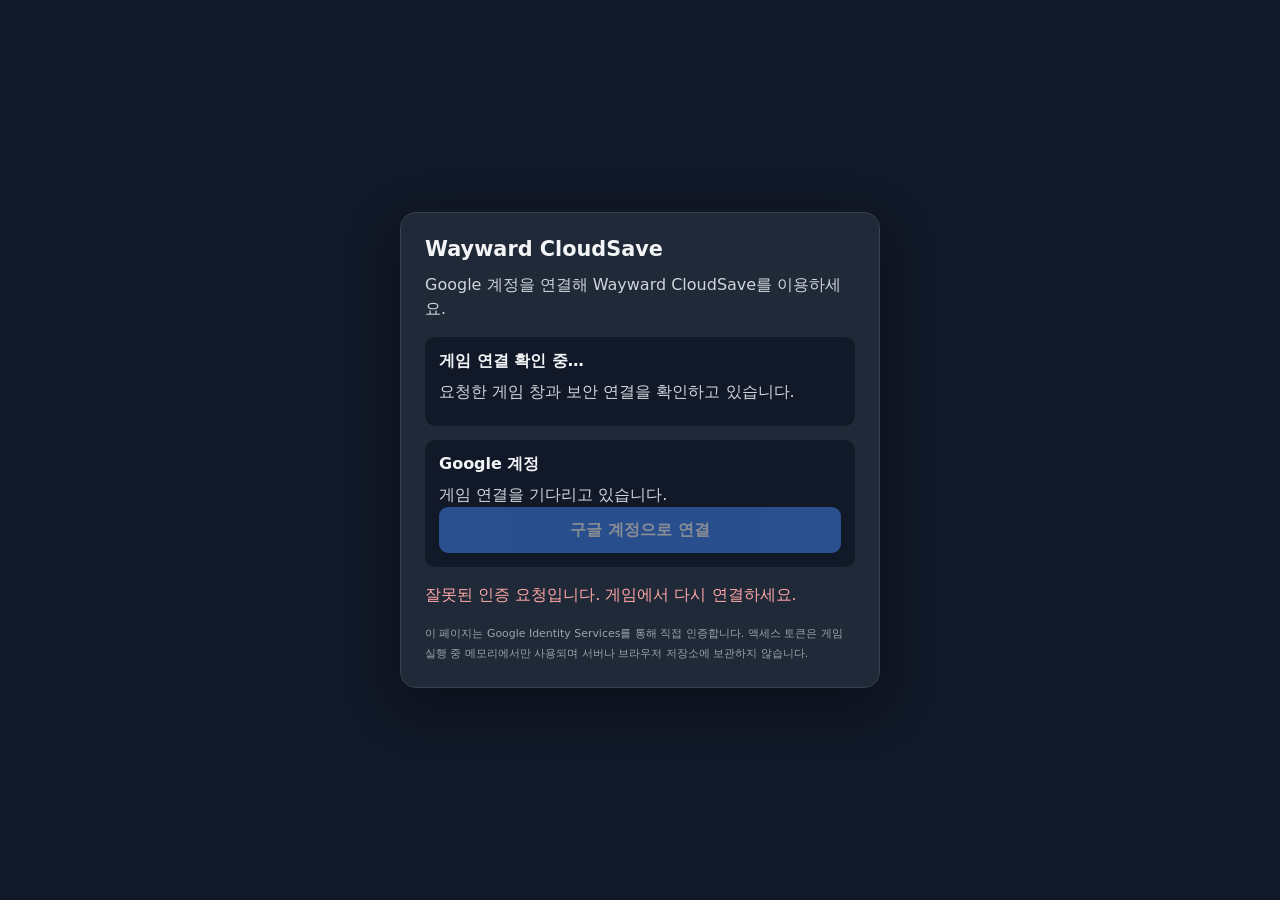
==== site/auth-061.html @ 908ad558 "feat(cloudsave): add isolated 0.6.1 GIS token endpoint" ====
<!doctype html>
<html lang="ko">
<head>
  <meta charset="utf-8">
  <meta name="viewport" content="width=device-width, initial-scale=1, viewport-fit=cover">
  <meta name="referrer" content="no-referrer">
  <meta name="robots" content="noindex,nofollow">
  <meta http-equiv="Content-Security-Policy" content="default-src 'none'; script-src 'self' https://accounts.google.com/gsi/client; connect-src https://accounts.google.com/gsi/ https://oauth2.googleapis.com; frame-src https://accounts.google.com/gsi/; style-src 'self' 'unsafe-inline' https://accounts.google.com/gsi/style; base-uri 'none'; object-src 'none'; form-action 'none'">
  <title>Wayward CloudSave 0.6.1 | Google 계정 연결</title>
  <link rel="stylesheet" href="./auth.css">
  <script src="https://accounts.google.com/gsi/client" async defer></script>
  <script src="./auth-061.js" defer></script>
</head>
<body>
  <main>
    <h1>Wayward CloudSave</h1>
    <p class="intro">Google 계정을 연결해 Wayward CloudSave를 이용하세요.</p>
    <section class="panel" aria-live="polite">
      <strong id="origin-title">게임 연결 확인 중…</strong>
      <p id="origin-detail">요청한 게임 창과 보안 연결을 확인하고 있습니다.</p>
      <p id="origin-value" class="small"></p>
    </section>
    <section class="panel">
      <strong>Google 계정</strong>
      <p id="account-status" role="status" aria-live="polite">게임 연결을 기다리고 있습니다.</p>
      <button id="connect" type="button" disabled>구글 계정으로 연결</button>
    </section>
    <p id="status" role="status" aria-live="polite">인증 환경 확인 중…</p>
    <p class="footnote"><small>이 페이지는 Google Identity Services를 통해 직접 인증합니다. 액세스 토큰은 게임 실행 중 메모리에서만 사용되며 서버나 브라우저 저장소에 보관하지 않습니다.</small></p>
  </main>
</body>
</html>
---- site/auth.css ----
:root{font-family:system-ui,-apple-system,"Segoe UI",sans-serif;color-scheme:dark light;background:#111827;color:#f3f4f6}
*{box-sizing:border-box}
body{margin:0;min-height:100svh;display:grid;place-items:center;padding:20px}
main{width:min(100%,480px);padding:24px;border:1px solid #374151;border-radius:16px;background:#1f2937;box-shadow:0 16px 52px #0005}
h1{font-size:1.3rem;margin:0 0 12px}
p{line-height:1.5;color:#d1d5db}
.intro{margin:0 0 16px}
.panel{padding:14px;border-radius:10px;background:#111827;margin:14px 0}
.panel p{margin:8px 0 0;overflow-wrap:anywhere}
.confirm{display:flex;align-items:flex-start;gap:10px;margin:15px 0;line-height:1.45}
.confirm input{width:20px;height:20px;flex:0 0 auto;margin-top:2px}
button{width:100%;min-height:46px;padding:11px 14px;border:0;border-radius:9px;background:#4285f4;color:white;font:650 1rem system-ui;cursor:pointer}
button:disabled{opacity:.5;cursor:not-allowed}
#status{min-height:1.5em;overflow-wrap:anywhere}
#status.error{color:#fca5a5}
#manual textarea{display:block;width:100%;min-height:140px;margin:12px 0;padding:10px;border:1px solid #64748b;border-radius:8px;background:#0b1220;color:#f8fafc;font:12px/1.4 ui-monospace,monospace;overflow-wrap:anywhere}
.actions{display:flex;gap:8px}
.actions button{flex:1}
button.secondary{background:#475569}
.footnote{font-size:.82rem;color:#9ca3af;margin:12px 0 0}
a{color:#93c5fd}

.small{font-size:.82rem;color:#9ca3af;overflow-wrap:anywhere}
button.danger{background:#991b1b;color:#fff}
.actions{display:flex;gap:8px;flex-wrap:wrap}
.actions button{flex:1 1 140px}
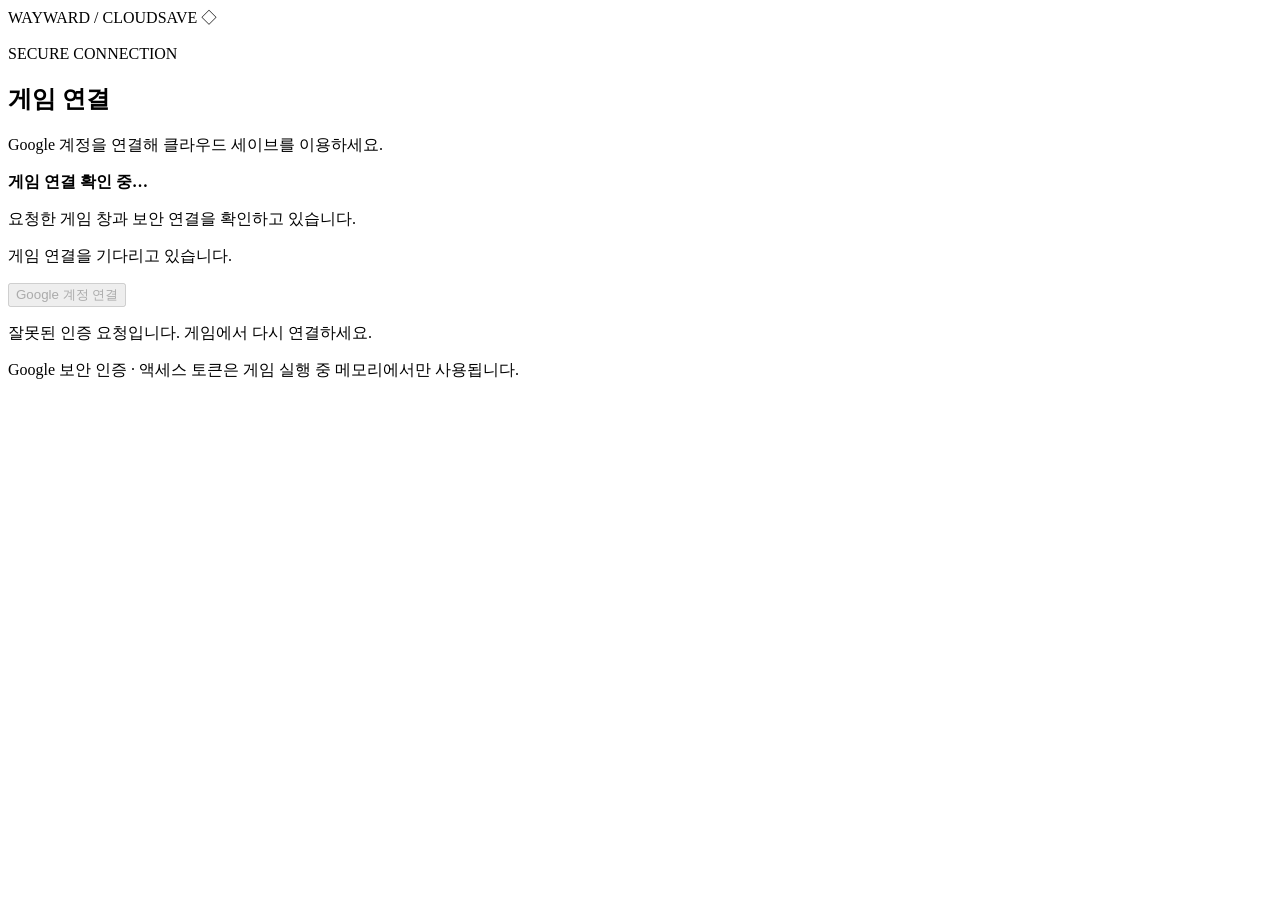
==== commit fa830b19: "Update auth-061.html" ====
--- a/site/auth-061.html
+++ b/site/auth-061.html
@@ -1,32 +1,67 @@
+
 <!doctype html>
 <html lang="ko">
 <head>
-  <meta charset="utf-8">
-  <meta name="viewport" content="width=device-width, initial-scale=1, viewport-fit=cover">
-  <meta name="referrer" content="no-referrer">
-  <meta name="robots" content="noindex,nofollow">
-  <meta http-equiv="Content-Security-Policy" content="default-src 'none'; script-src 'self' https://accounts.google.com/gsi/client; connect-src https://accounts.google.com/gsi/ https://oauth2.googleapis.com; frame-src https://accounts.google.com/gsi/; style-src 'self' 'unsafe-inline' https://accounts.google.com/gsi/style; base-uri 'none'; object-src 'none'; form-action 'none'">
-  <title>Wayward CloudSave 0.6.1 | Google 계정 연결</title>
-  <link rel="stylesheet" href="./auth.css">
-  <script src="https://accounts.google.com/gsi/client" async defer></script>
-  <script src="./auth-061.js" defer></script>
+<meta charset="utf-8">
+<meta name="viewport" content="width=device-width,initial-scale=1,viewport-fit=cover">
+<meta name="referrer" content="no-referrer">
+<meta name="robots" content="noindex,nofollow">
+<meta http-equiv="Content-Security-Policy" content="default-src 'none'; script-src 'self' https://accounts.google.com/gsi/client; connect-src https://accounts.google.com/gsi/ https://oauth2.googleapis.com; frame-src https://accounts.google.com/gsi/; style-src 'self' 'unsafe-inline' https://accounts.google.com/gsi/style; base-uri 'none'; object-src 'none'; form-action 'none'">
+
+<title>Wayward CloudSave 0.6.1 | Google 계정 연결</title>
+
+<link rel="stylesheet" href="./auth-061.css">
+<script src="https://accounts.google.com/gsi/client" async defer></script>
+<script src="./auth-061.js" defer></script>
 </head>
+
 <body>
-  <main>
-    <h1>Wayward CloudSave</h1>
-    <p class="intro">Google 계정을 연결해 Wayward CloudSave를 이용하세요.</p>
-    <section class="panel" aria-live="polite">
-      <strong id="origin-title">게임 연결 확인 중…</strong>
-      <p id="origin-detail">요청한 게임 창과 보안 연결을 확인하고 있습니다.</p>
-      <p id="origin-value" class="small"></p>
+<main class="glass-card">
+
+    <header class="brand-row">
+        <span class="brand">WAYWARD <span>/</span> CLOUDSAVE</span>
+        <span class="secure-mark" aria-hidden="true">◇</span>
+    </header>
+
+    <section class="intro">
+        <p class="eyebrow">SECURE CONNECTION</p>
+        <h1>게임 연결</h1>
+        <p class="description">
+            Google 계정을 연결해 클라우드 세이브를 이용하세요.
+        </p>
     </section>
-    <section class="panel">
-      <strong>Google 계정</strong>
-      <p id="account-status" role="status" aria-live="polite">게임 연결을 기다리고 있습니다.</p>
-      <button id="connect" type="button" disabled>구글 계정으로 연결</button>
+
+    <section class="connection-state" aria-live="polite">
+        <div class="state-heading">
+            <span class="state-indicator" aria-hidden="true"></span>
+            <strong id="origin-title">게임 연결 확인 중…</strong>
+        </div>
+
+        <p id="origin-detail">
+            요청한 게임 창과 보안 연결을 확인하고 있습니다.
+        </p>
+
+        <p id="origin-value" class="origin-value"></p>
     </section>
-    <p id="status" role="status" aria-live="polite">인증 환경 확인 중…</p>
-    <p class="footnote"><small>이 페이지는 Google Identity Services를 통해 직접 인증합니다. 액세스 토큰은 게임 실행 중 메모리에서만 사용되며 서버나 브라우저 저장소에 보관하지 않습니다.</small></p>
-  </main>
+
+    <section class="connect-area">
+        <p id="account-status" role="status" aria-live="polite">
+            게임 연결을 기다리고 있습니다.
+        </p>
+
+        <button id="connect" type="button" disabled>
+            Google 계정 연결
+        </button>
+    </section>
+
+    <p id="status" class="status" role="status" aria-live="polite">
+        인증 환경 확인 중…
+    </p>
+
+    <footer class="footnote">
+        Google 보안 인증 · 액세스 토큰은 게임 실행 중 메모리에서만 사용됩니다.
+    </footer>
+
+</main>
 </body>
 </html>
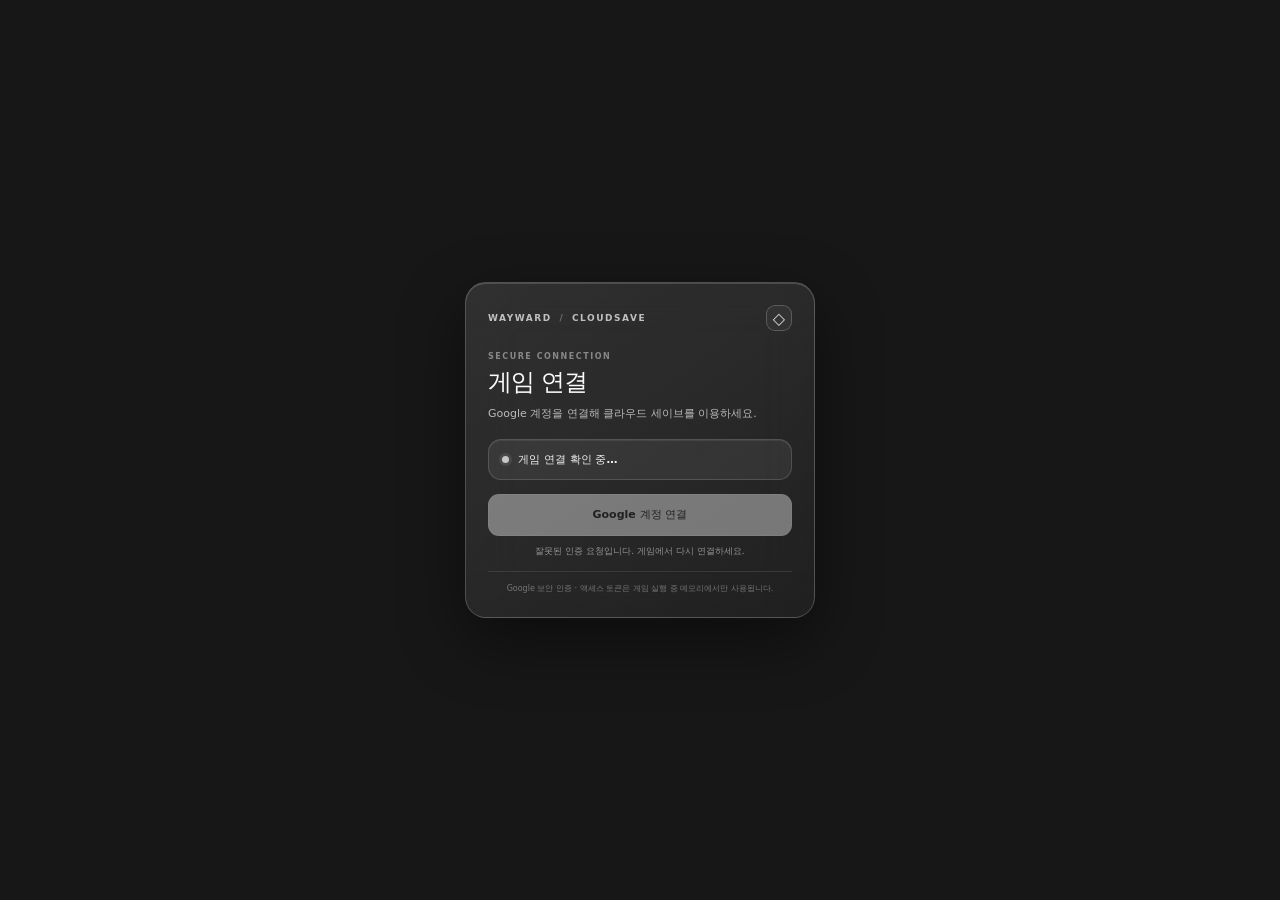
==== commit 497535f4: "Hide normal auth handshake details in auth page" ====
--- a/site/auth-061.html
+++ b/site/auth-061.html
@@ -11,6 +11,14 @@
 <title>Wayward CloudSave 0.6.1 | Google 계정 연결</title>
 
 <link rel="stylesheet" href="./auth-061.css">
+<style>
+/* Keep internal handshake details out of the visible login UI. */
+#origin-detail,
+#account-status:not(.error),
+#status:not(.error) {
+    display: none !important;
+}
+</style>
 <script src="https://accounts.google.com/gsi/client" async defer></script>
 <script src="./auth-061.js" defer></script>
 </head>
--- a/site/auth-061.css
+++ b/site/auth-061.css
@@ -0,0 +1,265 @@
+
+/* Monochrome translucent glass UI — auth-061 */
+
+:root {
+    color-scheme: dark;
+    font-family: Inter, ui-sans-serif, system-ui, -apple-system,
+        "Segoe UI", sans-serif;
+    color: #f2f2f2;
+    background: #171717;
+    font-synthesis: none;
+    text-rendering: optimizeLegibility;
+    -webkit-font-smoothing: antialiased;
+}
+
+* {
+    box-sizing: border-box;
+}
+
+html {
+    min-width: 280px;
+    min-height: 100%;
+    background-color: #171717;
+    background-image:
+        linear-gradient(rgba(255,255,255,.035) 1px, transparent 1px),
+        linear-gradient(90deg, rgba(255,255,255,.035) 1px, transparent 1px),
+        radial-gradient(ellipse at 16% 8%, rgba(255,255,255,.12), transparent 43%),
+        radial-gradient(ellipse at 88% 92%, rgba(255,255,255,.075), transparent 40%);
+    background-size: 26px 26px, 26px 26px, auto, auto;
+}
+
+body {
+    min-height: 100svh;
+    margin: 0;
+    padding: 14px;
+    display: grid;
+    place-items: center;
+}
+
+.glass-card {
+    width: min(100%, 350px);
+    padding: 22px;
+    overflow: hidden;
+
+    border: 1px solid rgba(255,255,255,.2);
+    border-radius: 21px;
+
+    background:
+        linear-gradient(
+            145deg,
+            rgba(255,255,255,.115),
+            rgba(255,255,255,.045)
+        );
+
+    -webkit-backdrop-filter: blur(26px) saturate(.25);
+    backdrop-filter: blur(26px) saturate(.25);
+
+    box-shadow:
+        0 22px 65px rgba(0,0,0,.46),
+        inset 0 1px 0 rgba(255,255,255,.15);
+}
+
+.brand-row,
+.state-heading {
+    display: flex;
+    align-items: center;
+}
+
+.brand-row {
+    justify-content: space-between;
+}
+
+.brand {
+    color: rgba(255,255,255,.7);
+    font-size: 9px;
+    font-weight: 750;
+    letter-spacing: .17em;
+}
+
+.brand span {
+    color: rgba(255,255,255,.32);
+    padding: 0 3px;
+}
+
+.secure-mark {
+    width: 26px;
+    height: 26px;
+    display: grid;
+    place-items: center;
+
+    border: 1px solid rgba(255,255,255,.2);
+    border-radius: 9px;
+
+    color: #dedede;
+    font-size: 16px;
+    background: rgba(255,255,255,.045);
+}
+
+.intro {
+    margin: 21px 0 17px;
+}
+
+.eyebrow {
+    margin: 0 0 7px;
+    color: rgba(255,255,255,.43);
+    font-size: 8px;
+    font-weight: 750;
+    letter-spacing: .19em;
+}
+
+h1 {
+    margin: 0;
+    color: #fafafa;
+    font-size: 24px;
+    line-height: 1.2;
+    letter-spacing: -.045em;
+}
+
+.description {
+    margin: 8px 0 0;
+    color: rgba(255,255,255,.68);
+    font-size: 11px;
+    line-height: 1.55;
+}
+
+.connection-state {
+    padding: 12px 13px;
+
+    border: 1px solid rgba(255,255,255,.15);
+    border-radius: 13px;
+
+    background: rgba(255,255,255,.065);
+
+    box-shadow:
+        inset 0 1px 0 rgba(255,255,255,.075);
+}
+
+.state-heading {
+    gap: 9px;
+}
+
+.state-heading strong {
+    color: rgba(255,255,255,.92);
+    font-size: 11px;
+    font-weight: 650;
+}
+
+.state-indicator {
+    width: 7px;
+    height: 7px;
+    flex: 0 0 7px;
+
+    border-radius: 50%;
+    background: #c7c7c7;
+
+    box-shadow: 0 0 0 3px rgba(255,255,255,.085);
+}
+
+.connection-state p {
+    margin: 6px 0 0 16px;
+    color: rgba(255,255,255,.52);
+    font-size: 9px;
+    line-height: 1.45;
+    overflow-wrap: anywhere;
+}
+
+.connection-state .origin-value {
+    display: none;
+}
+
+.connect-area {
+    margin-top: 14px;
+}
+
+#account-status {
+    margin: 0 0 9px;
+    color: rgba(255,255,255,.54);
+    font-size: 9px;
+    line-height: 1.4;
+    text-align: center;
+}
+
+button {
+    width: 100%;
+    min-height: 42px;
+    padding: 11px 15px;
+
+    border: 1px solid rgba(255,255,255,.9);
+    border-radius: 11px;
+
+    background: rgba(245,245,245,.96);
+    color: #171717;
+
+    font-family: inherit;
+    font-size: 11px;
+    font-weight: 750;
+
+    cursor: pointer;
+
+    transition:
+        background .16s ease,
+        transform .16s ease,
+        opacity .16s ease;
+}
+
+button:hover:not(:disabled) {
+    background: #fff;
+    transform: translateY(-1px);
+}
+
+button:active:not(:disabled) {
+    transform: translateY(0);
+}
+
+button:disabled {
+    opacity: .42;
+    cursor: not-allowed;
+}
+
+.status {
+    min-height: 13px;
+    margin: 9px 0 0;
+
+    color: rgba(255,255,255,.5);
+    font-size: 9px;
+    line-height: 1.4;
+    text-align: center;
+    overflow-wrap: anywhere;
+}
+
+.footnote {
+    margin: 13px 0 0;
+    padding-top: 11px;
+
+    border-top: 1px solid rgba(255,255,255,.1);
+
+    color: rgba(255,255,255,.37);
+    font-size: 8px;
+    line-height: 1.5;
+    text-align: center;
+}
+
+@media (max-width: 330px) {
+    body {
+        padding: 9px;
+    }
+
+    .glass-card {
+        padding: 18px;
+        border-radius: 18px;
+    }
+}
+
+@media (prefers-reduced-motion: reduce) {
+    *,
+    *::before,
+    *::after {
+        transition: none !important;
+    }
+}
+
+#origin-detail,
+#account-status:not(.error),
+#status:not(.error) {
+    display: none !important;
+}
